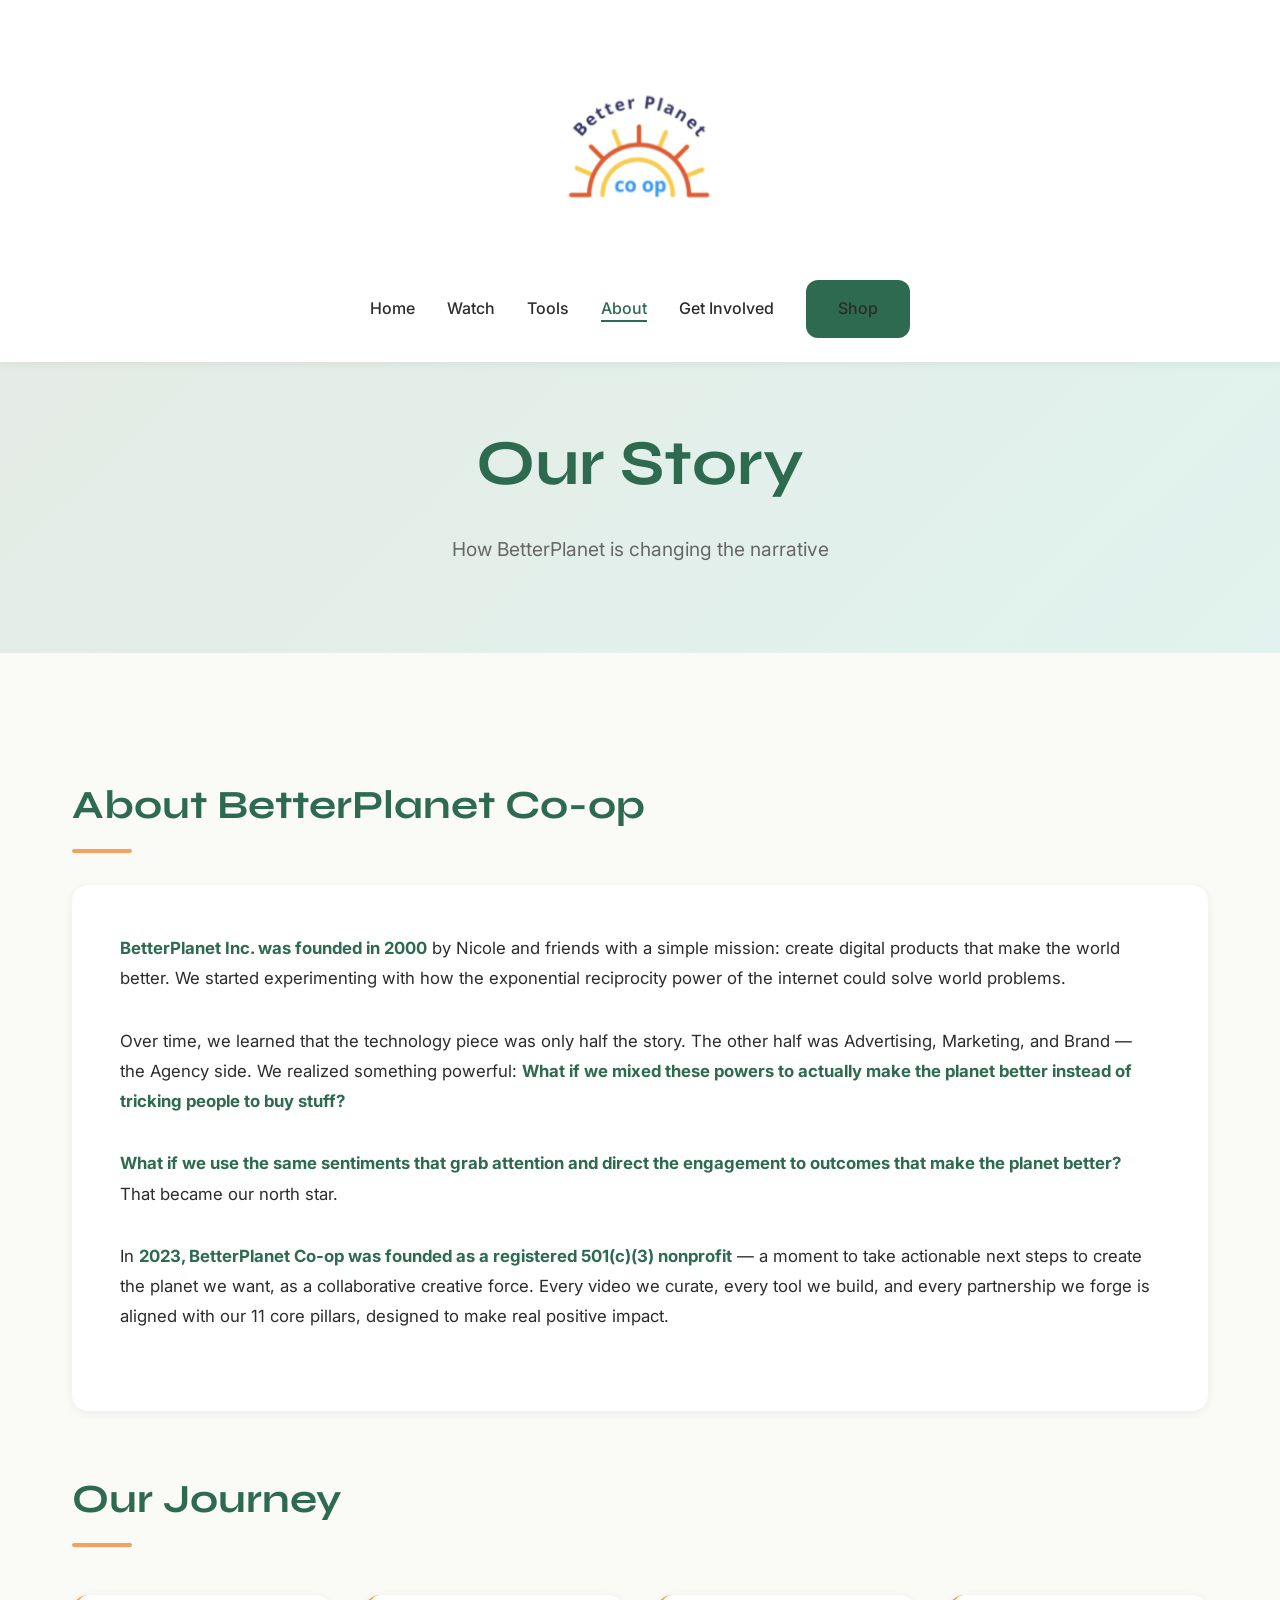
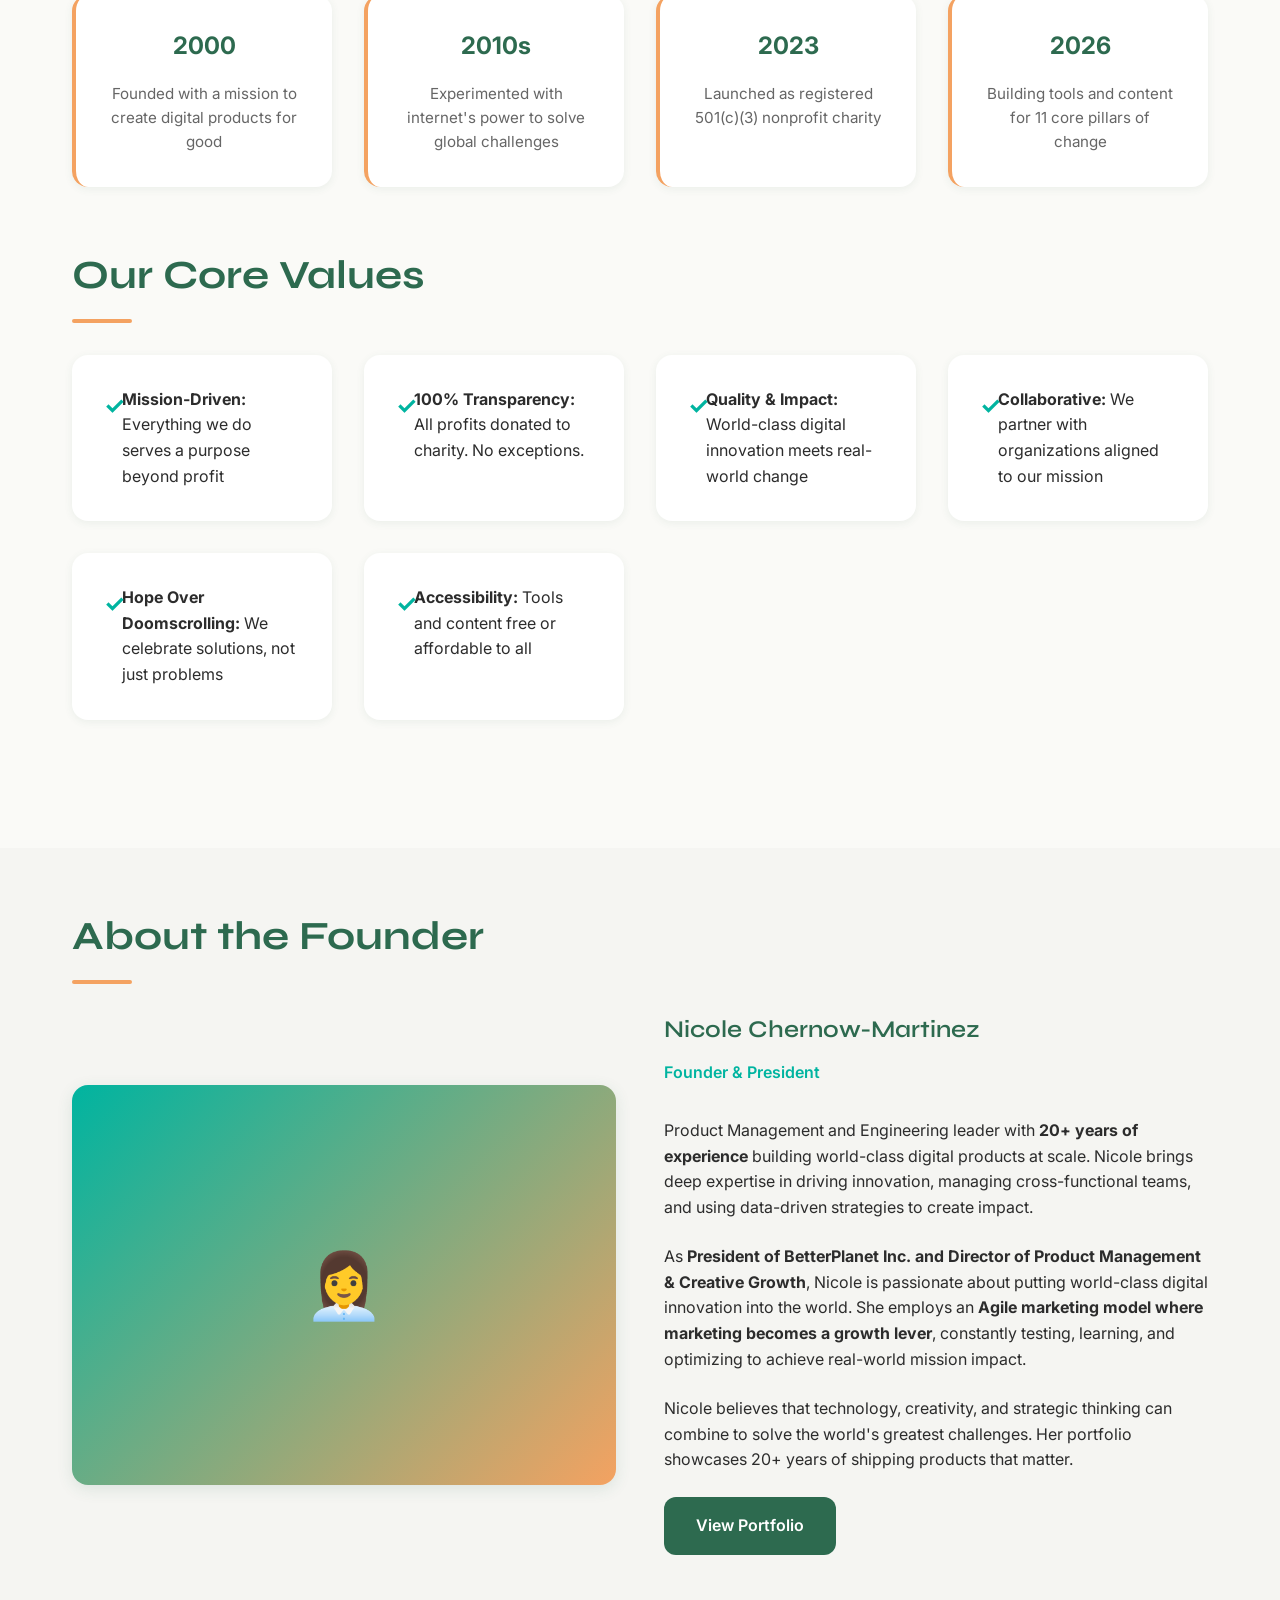
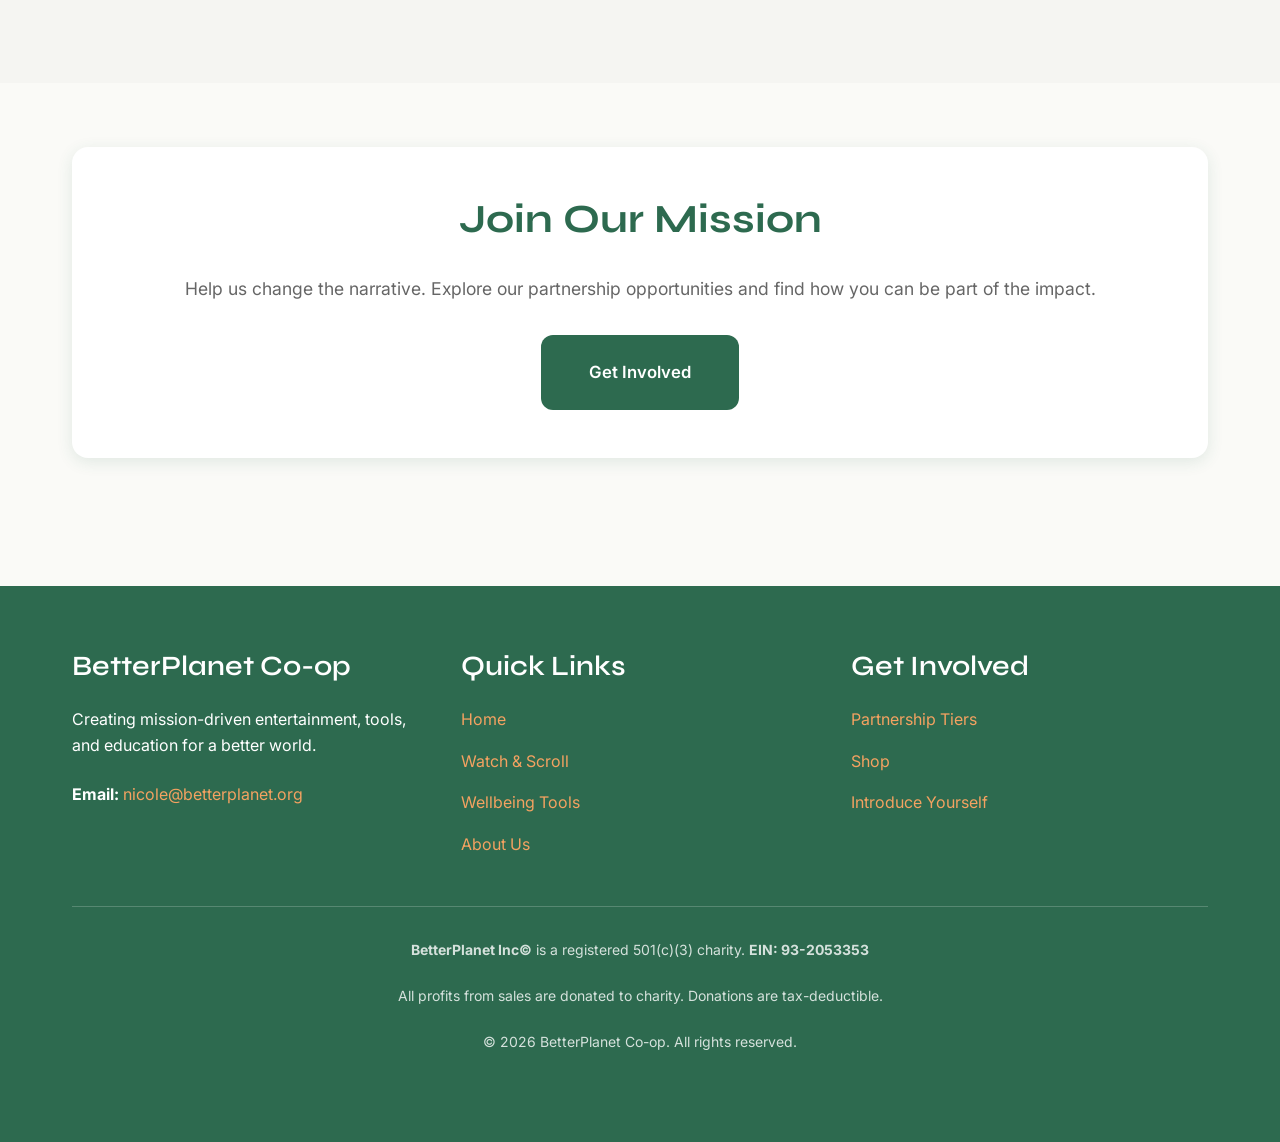
==== about.html @ 9906dc3c "Redesign header layout: centered logo, centered nav links, remove nav text, update favicon path" ====
<!DOCTYPE html>
<html lang="en">
<head>
  <meta charset="UTF-8">
  <meta name="viewport" content="width=device-width, initial-scale=1.0">
  <title>About BetterPlanet | Our Story & Mission</title>
  <link rel="icon" href="/betterplanet_logo_smaller.png" type="image/png" sizes="any">
  <link rel="stylesheet" href="styles.css">
  <style>
    .about-hero {
      background: linear-gradient(135deg, rgba(45, 106, 79, 0.1), rgba(0, 180, 160, 0.1));
      padding: var(--spacing-2xl) 0;
      text-align: center;
      margin-bottom: var(--spacing-2xl);
    }
    
    .about-hero h1 {
      color: var(--color-forest-green);
    }
    
    .about-section {
      margin-bottom: var(--spacing-2xl);
    }
    
    .about-section h2 {
      color: var(--color-forest-green);
      margin-bottom: var(--spacing-lg);
      position: relative;
      padding-bottom: var(--spacing-md);
    }
    
    .about-section h2::after {
      content: '';
      position: absolute;
      bottom: 0;
      left: 0;
      width: 60px;
      height: 4px;
      background: var(--color-golden);
      border-radius: 2px;
    }
    
    .about-content {
      background: white;
      padding: var(--spacing-xl);
      border-radius: var(--radius-lg);
      box-shadow: var(--shadow-sm);
      line-height: 1.8;
    }
    
    .about-content p {
      margin-bottom: var(--spacing-lg);
      color: var(--color-text-dark);
      font-size: 1.05rem;
    }
    
    .about-content strong {
      color: var(--color-forest-green);
    }
    
    .founder-bio {
      display: grid;
      grid-template-columns: 1fr 1fr;
      gap: var(--spacing-xl);
      align-items: center;
    }
    
    @media (max-width: 768px) {
      .founder-bio {
        grid-template-columns: 1fr;
      }
    }
    
    .founder-image {
      background: linear-gradient(135deg, var(--color-teal), var(--color-golden));
      border-radius: var(--radius-lg);
      height: 400px;
      display: flex;
      align-items: center;
      justify-content: center;
      font-size: 4rem;
      color: white;
      box-shadow: var(--shadow-md);
    }
    
    .founder-info h3 {
      color: var(--color-forest-green);
      font-size: 1.5rem;
      margin-bottom: var(--spacing-sm);
    }
    
    .founder-title {
      color: var(--color-teal);
      font-weight: 600;
      margin-bottom: var(--spacing-lg);
      display: block;
    }
    
    .key-milestones {
      display: grid;
      grid-template-columns: repeat(auto-fit, minmax(200px, 1fr));
      gap: var(--spacing-lg);
      margin: var(--spacing-xl) 0;
    }
    
    .milestone {
      background: white;
      padding: var(--spacing-lg);
      border-radius: var(--radius-lg);
      text-align: center;
      box-shadow: var(--shadow-sm);
      border-left: 4px solid var(--color-golden);
    }
    
    .milestone-year {
      font-size: 1.5rem;
      font-weight: 700;
      color: var(--color-forest-green);
      margin-bottom: var(--spacing-sm);
    }
    
    .milestone-text {
      color: var(--color-text-light);
      font-size: 0.95rem;
    }
    
    .values-list {
      list-style: none;
      display: grid;
      grid-template-columns: repeat(auto-fit, minmax(250px, 1fr));
      gap: var(--spacing-lg);
    }
    
    .values-list li {
      padding: var(--spacing-lg);
      background: white;
      border-radius: var(--radius-lg);
      box-shadow: var(--shadow-sm);
      position: relative;
      padding-left: 50px;
    }
    
    .values-list li::before {
      content: '✓';
      position: absolute;
      left: var(--spacing-lg);
      top: var(--spacing-lg);
      font-size: 1.5rem;
      color: var(--color-teal);
      font-weight: bold;
    }
  </style>
</head>
<body>
  <!-- Navigation -->
  <header>
    <div class="container">
      <nav class="navbar">
        <a href="index.html" class="logo"><img src="betterplanet_logo_smaller.png" alt="BetterPlanet Co-op logo"></a>
        <div class="hamburger">
          <span></span>
          <span></span>
          <span></span>
        </div>
        <ul class="nav-links">
          <li><a href="index.html">Home</a></li>
          <li><a href="tv.html">Watch</a></li>
          <li><a href="tools.html">Tools</a></li>
          <li><a href="about.html">About</a></li>
          <li><a href="get-involved.html">Get Involved</a></li>
          <li><a href="https://www.agenticsgrowthlab.com/shopping" target="_blank" class="btn btn-primary">Shop</a></li>
        </ul>
      </nav>
    </div>
  </header>

  <!-- Main Content -->
  <main>
    <!-- Hero Section -->
    <section class="about-hero">
      <div class="container">
        <h1>Our Story</h1>
        <p style="font-size: 1.2rem; color: var(--color-text-light); margin-top: var(--spacing-md);">How BetterPlanet is changing the narrative</p>
      </div>
    </section>

    <!-- About Organization -->
    <section class="section">
      <div class="container">
        <div class="about-section fade-in-up">
          <h2>About BetterPlanet Co-op</h2>
          <div class="about-content">
            <p>
              <strong>BetterPlanet Inc. was founded in 2000</strong> by Nicole and friends with a simple mission: 
              create digital products that make the world better. We started experimenting with how the exponential 
              reciprocity power of the internet could solve world problems.
            </p>
            <p>
              Over time, we learned that the technology piece was only half the story. The other half was Advertising, 
              Marketing, and Brand — the Agency side. We realized something powerful: <strong>What if we mixed these powers 
              to actually make the planet better instead of tricking people to buy stuff?</strong>
            </p>
            <p>
              <strong>What if we use the same sentiments that grab attention and direct the engagement to outcomes that make 
              the planet better?</strong> That became our north star.
            </p>
            <p>
              In <strong>2023, BetterPlanet Co-op was founded as a registered 501(c)(3) nonprofit</strong> — a moment to take 
              actionable next steps to create the planet we want, as a collaborative creative force. Every video we curate, 
              every tool we build, and every partnership we forge is aligned with our 11 core pillars, designed to make real 
              positive impact.
            </p>
          </div>
        </div>

        <!-- Key Milestones -->
        <div class="about-section fade-in-up">
          <h2>Our Journey</h2>
          <div class="key-milestones">
            <div class="milestone">
              <div class="milestone-year">2000</div>
              <div class="milestone-text">Founded with a mission to create digital products for good</div>
            </div>
            <div class="milestone">
              <div class="milestone-year">2010s</div>
              <div class="milestone-text">Experimented with internet's power to solve global challenges</div>
            </div>
            <div class="milestone">
              <div class="milestone-year">2023</div>
              <div class="milestone-text">Launched as registered 501(c)(3) nonprofit charity</div>
            </div>
            <div class="milestone">
              <div class="milestone-year">2026</div>
              <div class="milestone-text">Building tools and content for 11 core pillars of change</div>
            </div>
          </div>
        </div>

        <!-- Core Values -->
        <div class="about-section fade-in-up">
          <h2>Our Core Values</h2>
          <ul class="values-list">
            <li><strong>Mission-Driven:</strong> Everything we do serves a purpose beyond profit</li>
            <li><strong>100% Transparency:</strong> All profits donated to charity. No exceptions.</li>
            <li><strong>Quality & Impact:</strong> World-class digital innovation meets real-world change</li>
            <li><strong>Collaborative:</strong> We partner with organizations aligned to our mission</li>
            <li><strong>Hope Over Doomscrolling:</strong> We celebrate solutions, not just problems</li>
            <li><strong>Accessibility:</strong> Tools and content free or affordable to all</li>
          </ul>
        </div>
      </div>
    </section>

    <!-- Founder Section -->
    <section class="section section-alt">
      <div class="container">
        <div class="about-section fade-in-up">
          <h2>About the Founder</h2>
          <div class="founder-bio">
            <div class="founder-image">👩‍💼</div>
            <div class="founder-info">
              <h3>Nicole Chernow-Martinez</h3>
              <span class="founder-title">Founder & President</span>
              <p>
                Product Management and Engineering leader with <strong>20+ years of experience</strong> building 
                world-class digital products at scale. Nicole brings deep expertise in driving innovation, 
                managing cross-functional teams, and using data-driven strategies to create impact.
              </p>
              <p>
                As <strong>President of BetterPlanet Inc. and Director of Product Management & Creative Growth</strong>, 
                Nicole is passionate about putting world-class digital innovation into the world. She employs an 
                <strong>Agile marketing model where marketing becomes a growth lever</strong>, constantly testing, learning, 
                and optimizing to achieve real-world mission impact.
              </p>
              <p>
                Nicole believes that technology, creativity, and strategic thinking can combine to solve the world's 
                greatest challenges. Her portfolio showcases 20+ years of shipping products that matter.
              </p>
              <a href="https://nicolechernowmartinez.github.io/Portfolio" target="_blank" class="btn btn-primary">View Portfolio</a>
            </div>
          </div>
        </div>
      </div>
    </section>

    <!-- Call to Action -->
    <section class="section">
      <div class="container">
        <div style="text-align: center; padding: var(--spacing-xl); background: white; border-radius: var(--radius-lg); box-shadow: var(--shadow-md);">
          <h2 style="color: var(--color-forest-green);">Join Our Mission</h2>
          <p style="font-size: 1.1rem; color: var(--color-text-light); margin-bottom: var(--spacing-lg);">
            Help us change the narrative. Explore our partnership opportunities and find how you can be part of the impact.
          </p>
          <a href="get-involved.html" class="btn btn-primary" style="font-size: 1.05rem; padding: var(--spacing-md) var(--spacing-xl);">Get Involved</a>
        </div>
      </div>
    </section>
  </main>

  <!-- Footer -->
  <footer>
    <div class="container">
      <div class="footer-content">
        <div class="footer-section">
          <h3>BetterPlanet Co-op</h3>
          <p>Creating mission-driven entertainment, tools, and education for a better world.</p>
          <p><strong>Email:</strong> <a href="mailto:nicole@betterplanet.org">nicole@betterplanet.org</a></p>
        </div>
        <div class="footer-section">
          <h3>Quick Links</h3>
          <ul>
            <li><a href="index.html">Home</a></li>
            <li><a href="tv.html">Watch & Scroll</a></li>
            <li><a href="tools.html">Wellbeing Tools</a></li>
            <li><a href="about.html">About Us</a></li>
          </ul>
        </div>
        <div class="footer-section">
          <h3>Get Involved</h3>
          <ul>
            <li><a href="get-involved.html">Partnership Tiers</a></li>
            <li><a href="https://www.agenticsgrowthlab.com/shopping" target="_blank">Shop</a></li>
            <li><a href="https://www.agenticsgrowthlab.com/introduce-yourself" target="_blank">Introduce Yourself</a></li>
          </ul>
        </div>
      </div>
      <div class="footer-bottom">
        <p><strong>BetterPlanet Inc©</strong> is a registered 501(c)(3) charity. <strong>EIN: 93-2053353</strong></p>
        <p>All profits from sales are donated to charity. Donations are tax-deductible.</p>
        <p>&copy; 2026 BetterPlanet Co-op. All rights reserved.</p>
      </div>
    </div>
  </footer>

  <script src="script.js"></script>
</body>
</html>
---- styles.css ----
/* ===========================================
   BetterPlanet Co-op — Global Styles
   Design System: Warm, hopeful, human
   =========================================== */

@import url('https://fonts.googleapis.com/css2?family=Syne:wght@400;500;600;700&family=Inter:wght@300;400;500;600;700&display=swap');

/* ========== CSS VARIABLES ========== */
:root {
  /* Colors */
  --bg-primary: #fafaf7;
  --bg-secondary: #f5f5f2;
  --color-forest-green: #2d6a4f;
  --color-teal: #00b4a0;
  --color-golden: #f4a261;
  --color-white: #ffffff;
  --color-text-dark: #2c2c2c;
  --color-text-light: #666666;
  --color-border: #e8e8e3;
  
  /* Typography */
  --font-heading: 'Syne', sans-serif;
  --font-body: 'Inter', sans-serif;
  --font-size-base: 16px;
  --line-height-base: 1.6;
  
  /* Spacing */
  --spacing-xs: 0.5rem;
  --spacing-sm: 1rem;
  --spacing-md: 1.5rem;
  --spacing-lg: 2rem;
  --spacing-xl: 3rem;
  --spacing-2xl: 4rem;
  
  /* Border Radius */
  --radius-sm: 8px;
  --radius-md: 12px;
  --radius-lg: 16px;
  --radius-xl: 20px;
  
  /* Shadows */
  --shadow-sm: 0 2px 8px rgba(45, 106, 79, 0.08);
  --shadow-md: 0 4px 16px rgba(45, 106, 79, 0.12);
  --shadow-lg: 0 8px 24px rgba(45, 106, 79, 0.15);
  
  /* Transitions */
  --transition-fast: 150ms ease-out;
  --transition-base: 250ms ease-out;
  --transition-slow: 350ms ease-out;
}

/* ========== RESET & BASE ========== */
* {
  margin: 0;
  padding: 0;
  box-sizing: border-box;
}

html {
  scroll-behavior: smooth;
}

body {
  font-family: var(--font-body);
  font-size: var(--font-size-base);
  line-height: var(--line-height-base);
  color: var(--color-text-dark);
  background-color: var(--bg-primary);
  overflow-x: hidden;
}

/* ========== TYPOGRAPHY ========== */
h1, h2, h3, h4, h5, h6 {
  font-family: var(--font-heading);
  font-weight: 600;
  line-height: 1.2;
  color: var(--color-text-dark);
  margin-bottom: var(--spacing-md);
}

h1 {
  font-size: clamp(2rem, 6vw, 4rem);
  font-weight: 700;
  margin-bottom: var(--spacing-lg);
}

h2 {
  font-size: clamp(1.5rem, 4vw, 2.5rem);
  font-weight: 700;
  margin-bottom: var(--spacing-lg);
}

h3 {
  font-size: clamp(1.25rem, 3vw, 1.75rem);
  font-weight: 600;
}

p {
  margin-bottom: var(--spacing-md);
}

a {
  color: var(--color-teal);
  text-decoration: none;
  transition: color var(--transition-fast);
}

a:hover {
  color: var(--color-golden);
}

/* ========== BUTTONS ========== */
.btn {
  display: inline-flex;
  align-items: center;
  justify-content: center;
  padding: var(--spacing-sm) var(--spacing-lg);
  font-family: var(--font-body);
  font-size: 1rem;
  font-weight: 600;
  border: none;
  border-radius: var(--radius-md);
  cursor: pointer;
  transition: all var(--transition-base);
  text-decoration: none;
  white-space: nowrap;
}

.btn:hover {
  transform: translateY(-2px);
  box-shadow: var(--shadow-md);
}

.btn-primary {
  background-color: var(--color-forest-green);
  color: var(--color-white);
}

.btn-primary:hover {
  background-color: #1f4937;
}

.btn-secondary {
  background-color: var(--color-teal);
  color: var(--color-white);
}

.btn-secondary:hover {
  background-color: #00937f;
}

.btn-accent {
  background-color: var(--color-golden);
  color: var(--color-text-dark);
}

.btn-accent:hover {
  background-color: #e89050;
}

.btn-outline {
  background-color: transparent;
  color: var(--color-forest-green);
  border: 2px solid var(--color-forest-green);
}

.btn-outline:hover {
  background-color: var(--color-forest-green);
  color: var(--color-white);
}

.btn-group {
  display: flex;
  gap: var(--spacing-md);
  flex-wrap: wrap;
}

/* ========== LAYOUT ========== */
.container {
  max-width: 1200px;
  margin: 0 auto;
  padding: 0 var(--spacing-lg);
}

.section {
  padding: var(--spacing-2xl) 0;
}

.section-alt {
  background-color: var(--bg-secondary);
}

.grid {
  display: grid;
  gap: var(--spacing-lg);
}

.grid-2 {
  grid-template-columns: repeat(auto-fit, minmax(300px, 1fr));
}

.grid-3 {
  grid-template-columns: repeat(auto-fit, minmax(280px, 1fr));
}

.grid-4 {
  grid-template-columns: repeat(auto-fit, minmax(250px, 1fr));
}

@media (max-width: 768px) {
  .grid-2,
  .grid-3,
  .grid-4 {
    grid-template-columns: 1fr;
  }
  
  .container {
    padding: 0 var(--spacing-md);
  }
}

/* ========== CARDS ========== */
.card {
  background-color: var(--color-white);
  border-radius: var(--radius-lg);
  padding: var(--spacing-lg);
  box-shadow: var(--shadow-sm);
  transition: all var(--transition-base);
}

.card:hover {
  box-shadow: var(--shadow-md);
  transform: translateY(-4px);
}

.card-icon {
  font-size: 2.5rem;
  margin-bottom: var(--spacing-md);
}

/* ========== FORMS ========== */
.form-group {
  margin-bottom: var(--spacing-lg);
}

label {
  display: block;
  margin-bottom: var(--spacing-sm);
  font-weight: 600;
  color: var(--color-text-dark);
}

input,
textarea,
select {
  width: 100%;
  padding: var(--spacing-sm);
  border: 1px solid var(--color-border);
  border-radius: var(--radius-md);
  font-family: var(--font-body);
  font-size: 1rem;
  transition: border-color var(--transition-fast);
}

input:focus,
textarea:focus,
select:focus {
  outline: none;
  border-color: var(--color-teal);
  box-shadow: 0 0 0 3px rgba(0, 180, 160, 0.1);
}

textarea {
  resize: vertical;
  min-height: 120px;
}

/* ========== NAVIGATION ========== */
header {
  background-color: var(--color-white);
  box-shadow: var(--shadow-sm);
  position: sticky;
  top: 0;
  z-index: 100;
}

.navbar {
  display: flex;
  flex-direction: column;
  align-items: center;
  padding: var(--spacing-md) 0;
  gap: var(--spacing-sm);
}

.logo {
    display: inline-flex;
    align-items: center;
    justify-content: center;
    font-family: var(--font-heading);
    font-size: 1.5rem;
    font-weight: 700;
    color: var(--color-forest-green);
    text-decoration: none;
  }

  .logo img {
    height: 240px;
    width: auto;
    display: block;
  }
.nav-links {
  display: flex;
  list-style: none;
  gap: var(--spacing-lg);
  align-items: center;
  justify-content: center;
  flex-wrap: wrap;
}

.nav-links a {
  color: var(--color-text-dark);
  font-weight: 500;
  transition: color var(--transition-fast);
}

.nav-links a:hover {
  color: var(--color-teal);
}

.nav-links a.active {
  color: var(--color-forest-green);
  border-bottom: 2px solid var(--color-forest-green);
  padding-bottom: 2px;
}

.hamburger {
  display: none;
  flex-direction: column;
  cursor: pointer;
  gap: 6px;
}

.hamburger span {
  width: 25px;
  height: 3px;
  background-color: var(--color-forest-green);
  border-radius: 2px;
  transition: all var(--transition-base);
}

@media (max-width: 768px) {
  .hamburger {
    display: flex;
  }
  
  .nav-links {
    display: none;
    position: absolute;
    top: 100%;
    left: 0;
    right: 0;
    flex-direction: column;
    background-color: var(--color-white);
    gap: 0;
    border-bottom: 1px solid var(--color-border);
  }
  
  .nav-links.active {
    display: flex;
  }
  
  .nav-links a {
    padding: var(--spacing-md) var(--spacing-lg);
    border-bottom: 1px solid var(--color-border);
  }
  
  .hamburger.active span:nth-child(1) {
    transform: rotate(45deg) translate(10px, 10px);
  }
  
  .hamburger.active span:nth-child(2) {
    opacity: 0;
  }
  
  .hamburger.active span:nth-child(3) {
    transform: rotate(-45deg) translate(7px, -7px);
  }
}

/* ========== FOOTER ========== */
footer {
  background-color: var(--color-forest-green);
  color: var(--color-white);
  padding: var(--spacing-2xl) 0;
  margin-top: var(--spacing-2xl);
}

footer a {
  color: var(--color-golden);
}

footer a:hover {
  color: var(--color-white);
}

.footer-content {
  display: grid;
  grid-template-columns: repeat(auto-fit, minmax(250px, 1fr));
  gap: var(--spacing-lg);
  margin-bottom: var(--spacing-lg);
}

.footer-section h3 {
  color: var(--color-white);
  margin-bottom: var(--spacing-md);
}

.footer-section ul {
  list-style: none;
}

.footer-section li {
  margin-bottom: var(--spacing-sm);
}

.footer-bottom {
  border-top: 1px solid rgba(255, 255, 255, 0.2);
  padding-top: var(--spacing-lg);
  text-align: center;
  font-size: 0.875rem;
  color: rgba(255, 255, 255, 0.8);
}

/* ========== ANIMATIONS ========== */
@keyframes fadeInUp {
  from {
    opacity: 0;
    transform: translateY(30px);
  }
  to {
    opacity: 1;
    transform: translateY(0);
  }
}

@keyframes fadeIn {
  from {
    opacity: 0;
  }
  to {
    opacity: 1;
  }
}

@keyframes slideInLeft {
  from {
    opacity: 0;
    transform: translateX(-30px);
  }
  to {
    opacity: 1;
    transform: translateX(0);
  }
}

@keyframes slideInRight {
  from {
    opacity: 0;
    transform: translateX(30px);
  }
  to {
    opacity: 1;
    transform: translateX(0);
  }
}

@keyframes pulse {
  0%, 100% {
    opacity: 1;
  }
  50% {
    opacity: 0.7;
  }
}

@keyframes gradientShift {
  0% {
    background-position: 0% 50%;
  }
  50% {
    background-position: 100% 50%;
  }
  100% {
    background-position: 0% 50%;
  }
}

.fade-in-up {
  animation: fadeInUp var(--transition-slow) ease-out forwards;
}

.fade-in {
  animation: fadeIn var(--transition-base) ease-out;
}

.slide-in-left {
  animation: slideInLeft var(--transition-slow) ease-out forwards;
}

.slide-in-right {
  animation: slideInRight var(--transition-slow) ease-out forwards;
}

/* ========== UTILITY CLASSES ========== */
.text-center {
  text-align: center;
}

.text-muted {
  color: var(--color-text-light);
}

.mt-sm { margin-top: var(--spacing-sm); }
.mt-md { margin-top: var(--spacing-md); }
.mt-lg { margin-top: var(--spacing-lg); }
.mt-xl { margin-top: var(--spacing-xl); }

.mb-sm { margin-bottom: var(--spacing-sm); }
.mb-md { margin-bottom: var(--spacing-md); }
.mb-lg { margin-bottom: var(--spacing-lg); }
.mb-xl { margin-bottom: var(--spacing-xl); }

.px-md { padding-left: var(--spacing-md); padding-right: var(--spacing-md); }
.py-lg { padding-top: var(--spacing-lg); padding-bottom: var(--spacing-lg); }

/* ========== ACCESSIBILITY ========== */
@media (prefers-reduced-motion: reduce) {
  * {
    animation-duration: 0.01ms !important;
    animation-iteration-count: 1 !important;
    transition-duration: 0.01ms !important;
  }
}

@media (prefers-color-scheme: dark) {
  :root {
    --bg-primary: #1a1a18;
    --bg-secondary: #2a2a27;
    --color-text-dark: #f5f5f2;
    --color-text-light: #b0b0a8;
  }
  
  body {
    background-color: var(--bg-primary);
  }
}
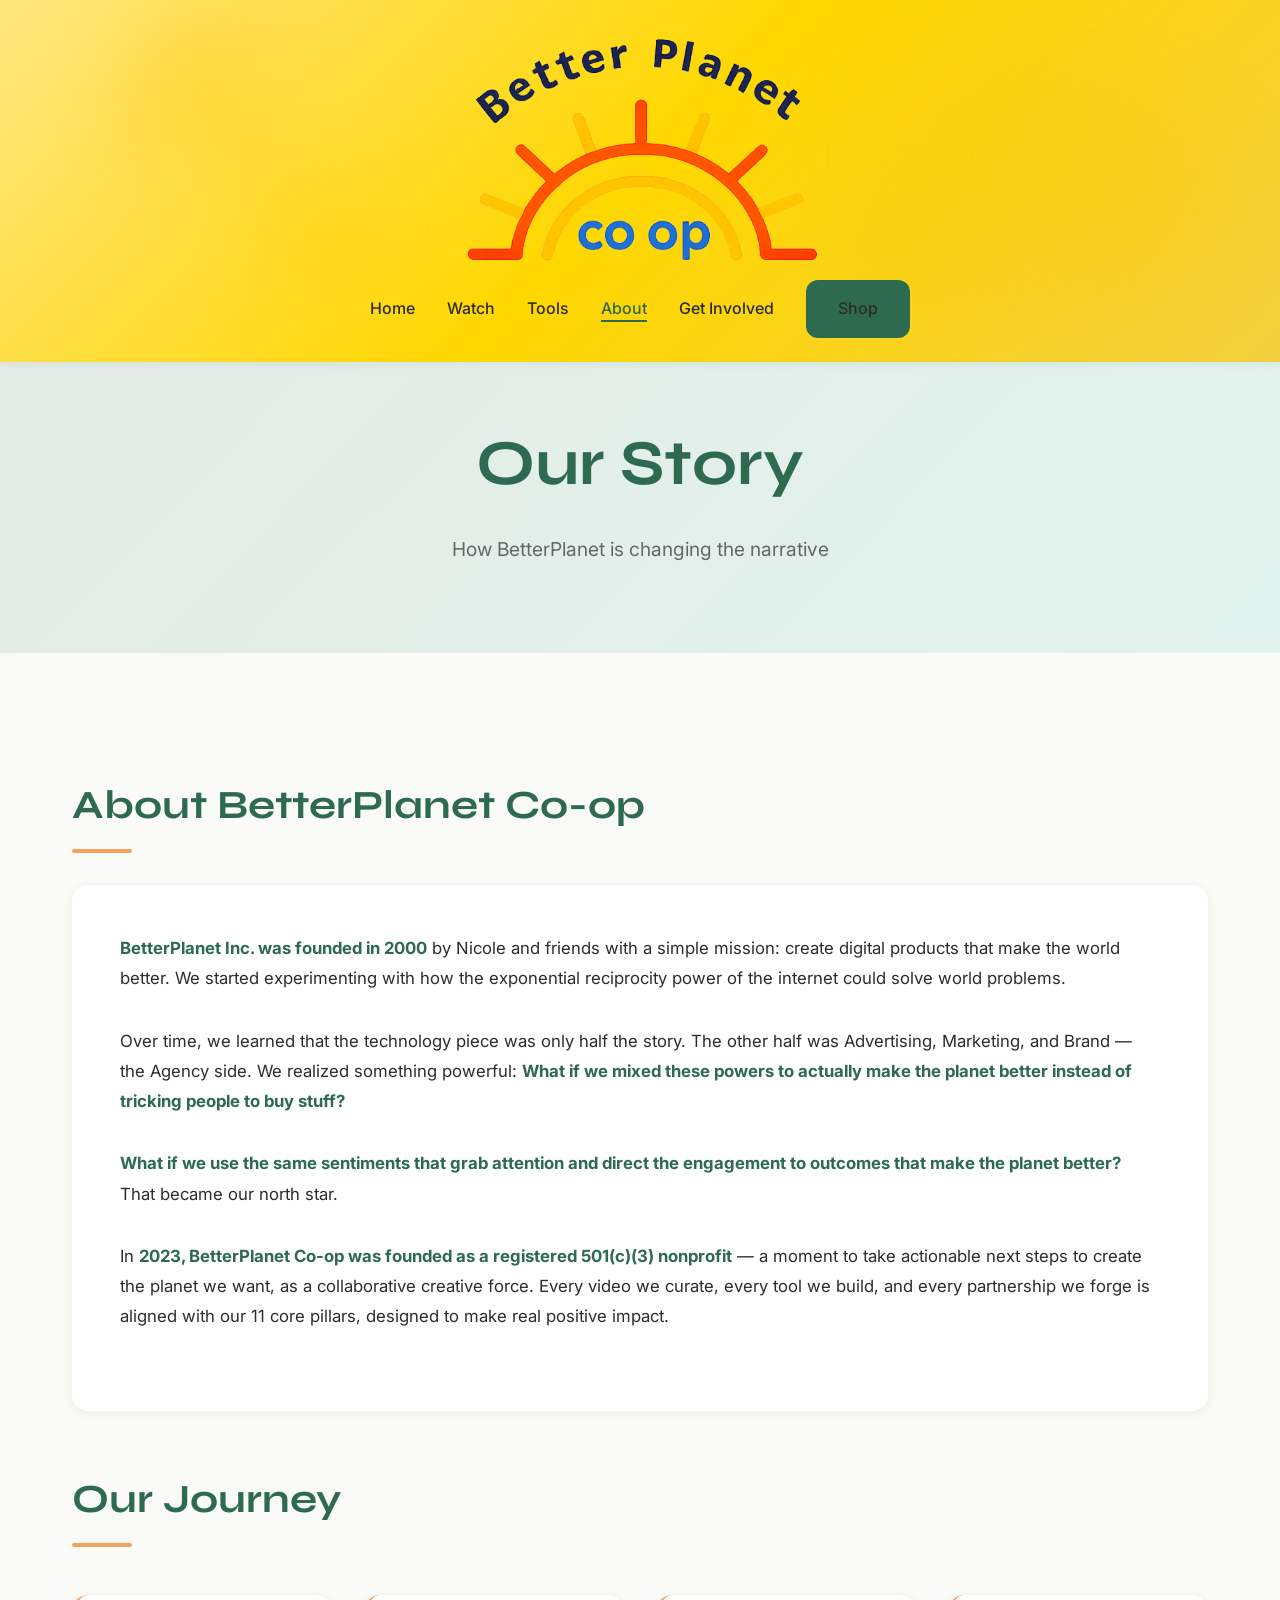
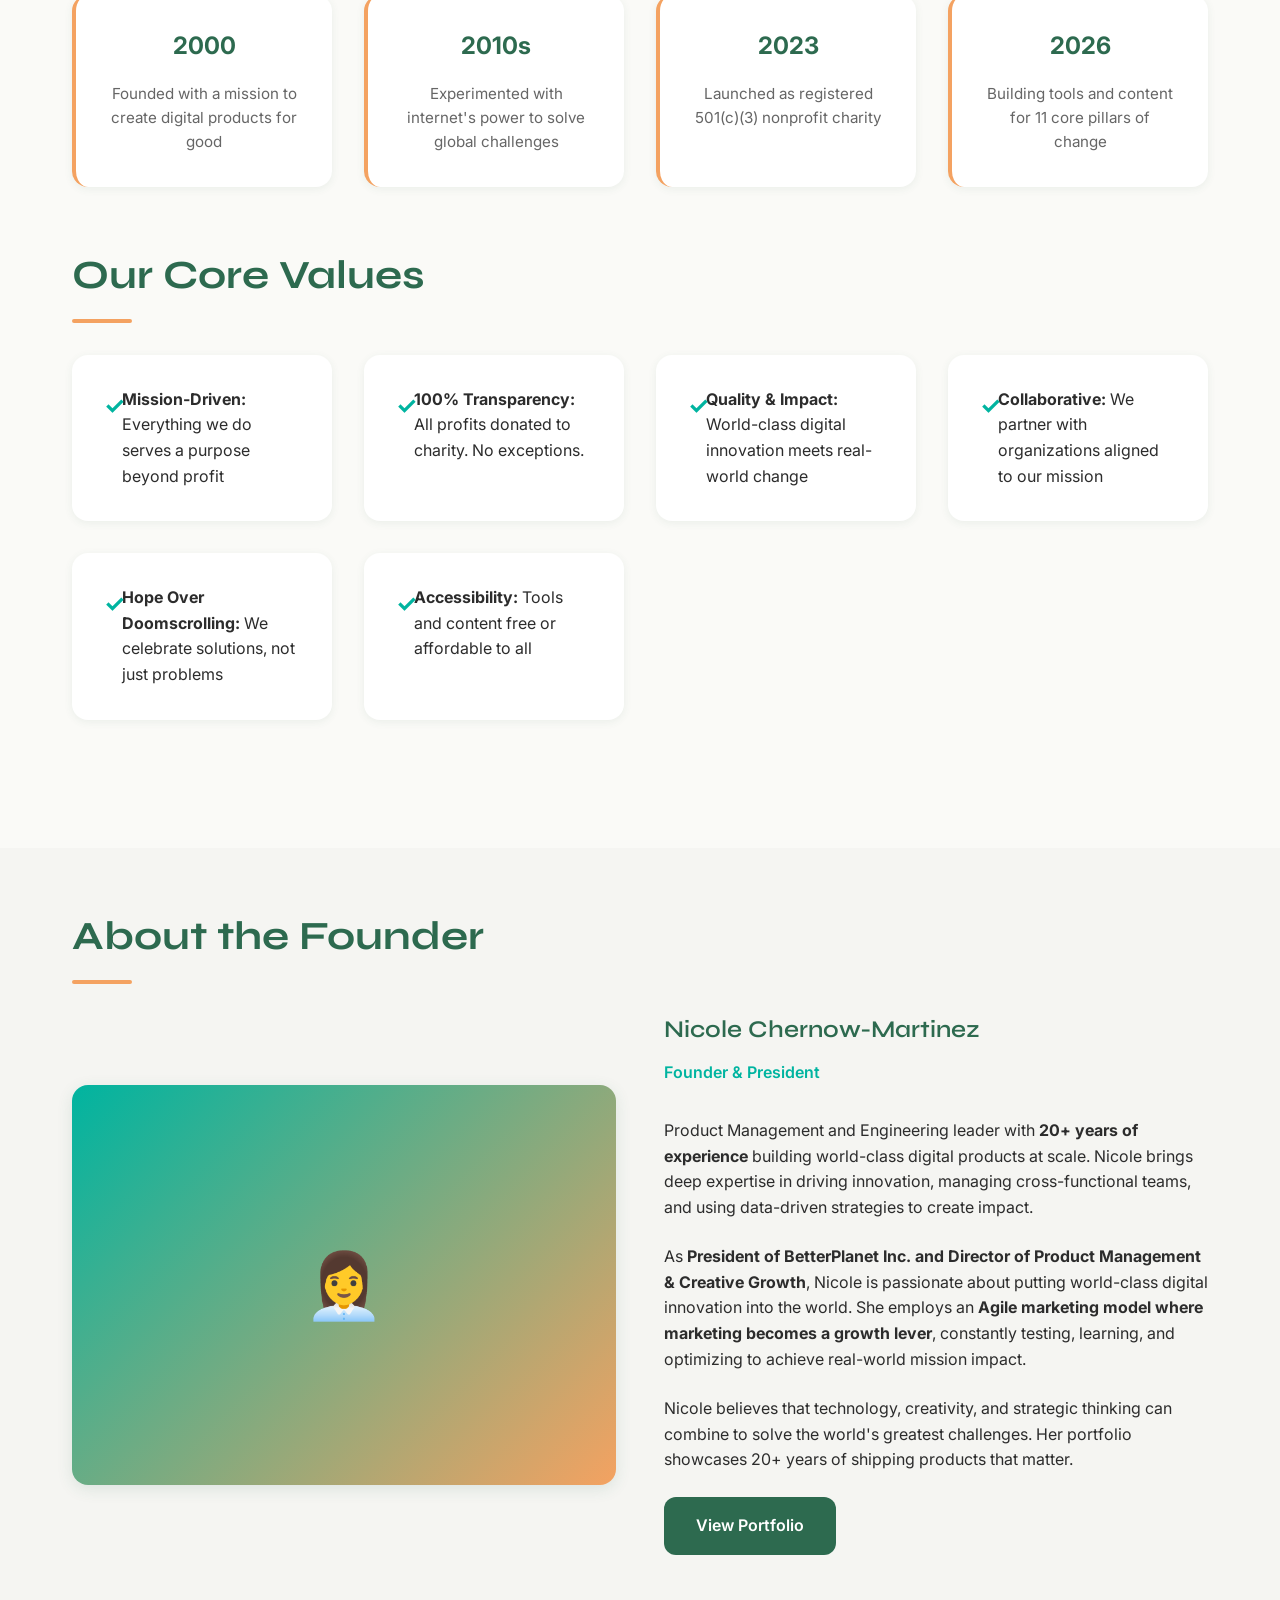
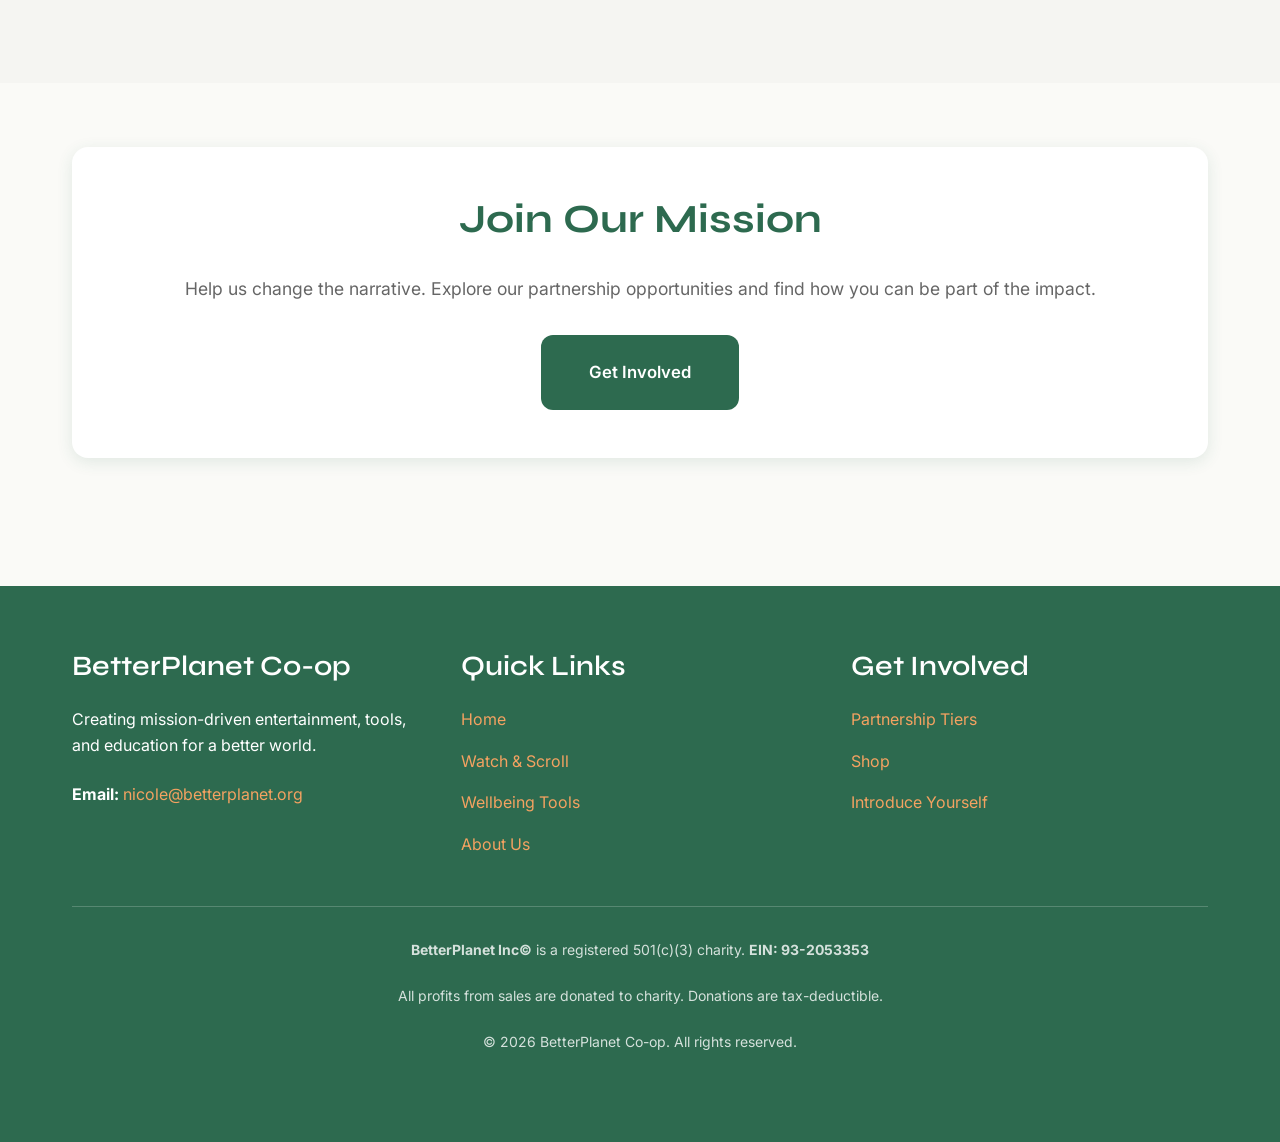
==== commit 1f45b995: "Apply golden bokeh header effects to all pages, revert favicon to favicon.png, update logos" ====
--- a/about.html
+++ b/about.html
@@ -4,7 +4,7 @@
   <meta charset="UTF-8">
   <meta name="viewport" content="width=device-width, initial-scale=1.0">
   <title>About BetterPlanet | Our Story & Mission</title>
-  <link rel="icon" href="/betterplanet_logo_smaller.png" type="image/png" sizes="any">
+  <link rel='icon' type='image/png' href='favicon.png'>
   <link rel="stylesheet" href="styles.css">
   <style>
     .about-hero {
@@ -149,14 +149,107 @@
       color: var(--color-teal);
       font-weight: bold;
     }
+
+    /* Header Bokeh */
+    header {
+      position: relative;
+      z-index: 1;
+      overflow: hidden;
+      background: linear-gradient(135deg, #ffd700 0%, #f4d03f 50%, #f39c12 100%);
+    }
+
+    header .container {
+      position: relative;
+      z-index: 2;
+    }
+
+    .bokeh-background {
+      position: absolute;
+      inset: 0;
+      overflow: hidden;
+      z-index: 0;
+      background: linear-gradient(135deg, #ffe680 0%, #ffd700 50%, #f4d03f 100%);
+    }
+
+    .bokeh-circle {
+      position: absolute;
+      background: radial-gradient(circle, rgba(255, 215, 0, 0.6), rgba(243, 156, 18, 0.3));
+      border-radius: 50%;
+      filter: blur(40px);
+      opacity: 0.6;
+    }
+
+    .bokeh-1 {
+      width: 150px;
+      height: 150px;
+      top: 5%;
+      left: 10%;
+      animation: bokehdrift 20s ease-in-out infinite;
+    }
+
+    .bokeh-2 {
+      width: 200px;
+      height: 200px;
+      top: 15%;
+      right: 15%;
+      animation: bokehdrift 25s ease-in-out infinite reverse;
+      filter: blur(50px);
+      opacity: 0.5;
+    }
+
+    .bokeh-3 {
+      width: 120px;
+      height: 120px;
+      bottom: 20%;
+      left: 20%;
+      animation: bokehdrift 22s ease-in-out infinite;
+      filter: blur(35px);
+      opacity: 0.55;
+    }
+
+    .bokeh-4 {
+      width: 180px;
+      height: 180px;
+      top: 30%;
+      right: 5%;
+      animation: bokehdrift 28s ease-in-out infinite;
+      filter: blur(45px);
+      opacity: 0.5;
+    }
+
+    .bokeh-5 {
+      width: 100px;
+      height: 100px;
+      bottom: 15%;
+      right: 25%;
+      animation: bokehdrift 24s ease-in-out infinite reverse;
+      filter: blur(35px);
+      opacity: 0.6;
+    }
+
+    @keyframes bokehdrift {
+      0%, 100% {
+        transform: translateY(0) translateX(0);
+      }
+      50% {
+        transform: translateY(-30px) translateX(20px);
+      }
+    }
   </style>
 </head>
 <body>
   <!-- Navigation -->
   <header>
+    <div class="bokeh-background" aria-hidden="true">
+      <div class="bokeh-circle bokeh-1"></div>
+      <div class="bokeh-circle bokeh-2"></div>
+      <div class="bokeh-circle bokeh-3"></div>
+      <div class="bokeh-circle bokeh-4"></div>
+      <div class="bokeh-circle bokeh-5"></div>
+    </div>
     <div class="container">
       <nav class="navbar">
-        <a href="index.html" class="logo"><img src="betterplanet_logo_smaller.png" alt="BetterPlanet Co-op logo"></a>
+        <a href="index.html" class="logo"><img src="Logo-Main.png" alt="BetterPlanet Co-op logo"></a>
         <div class="hamburger">
           <span></span>
           <span></span>
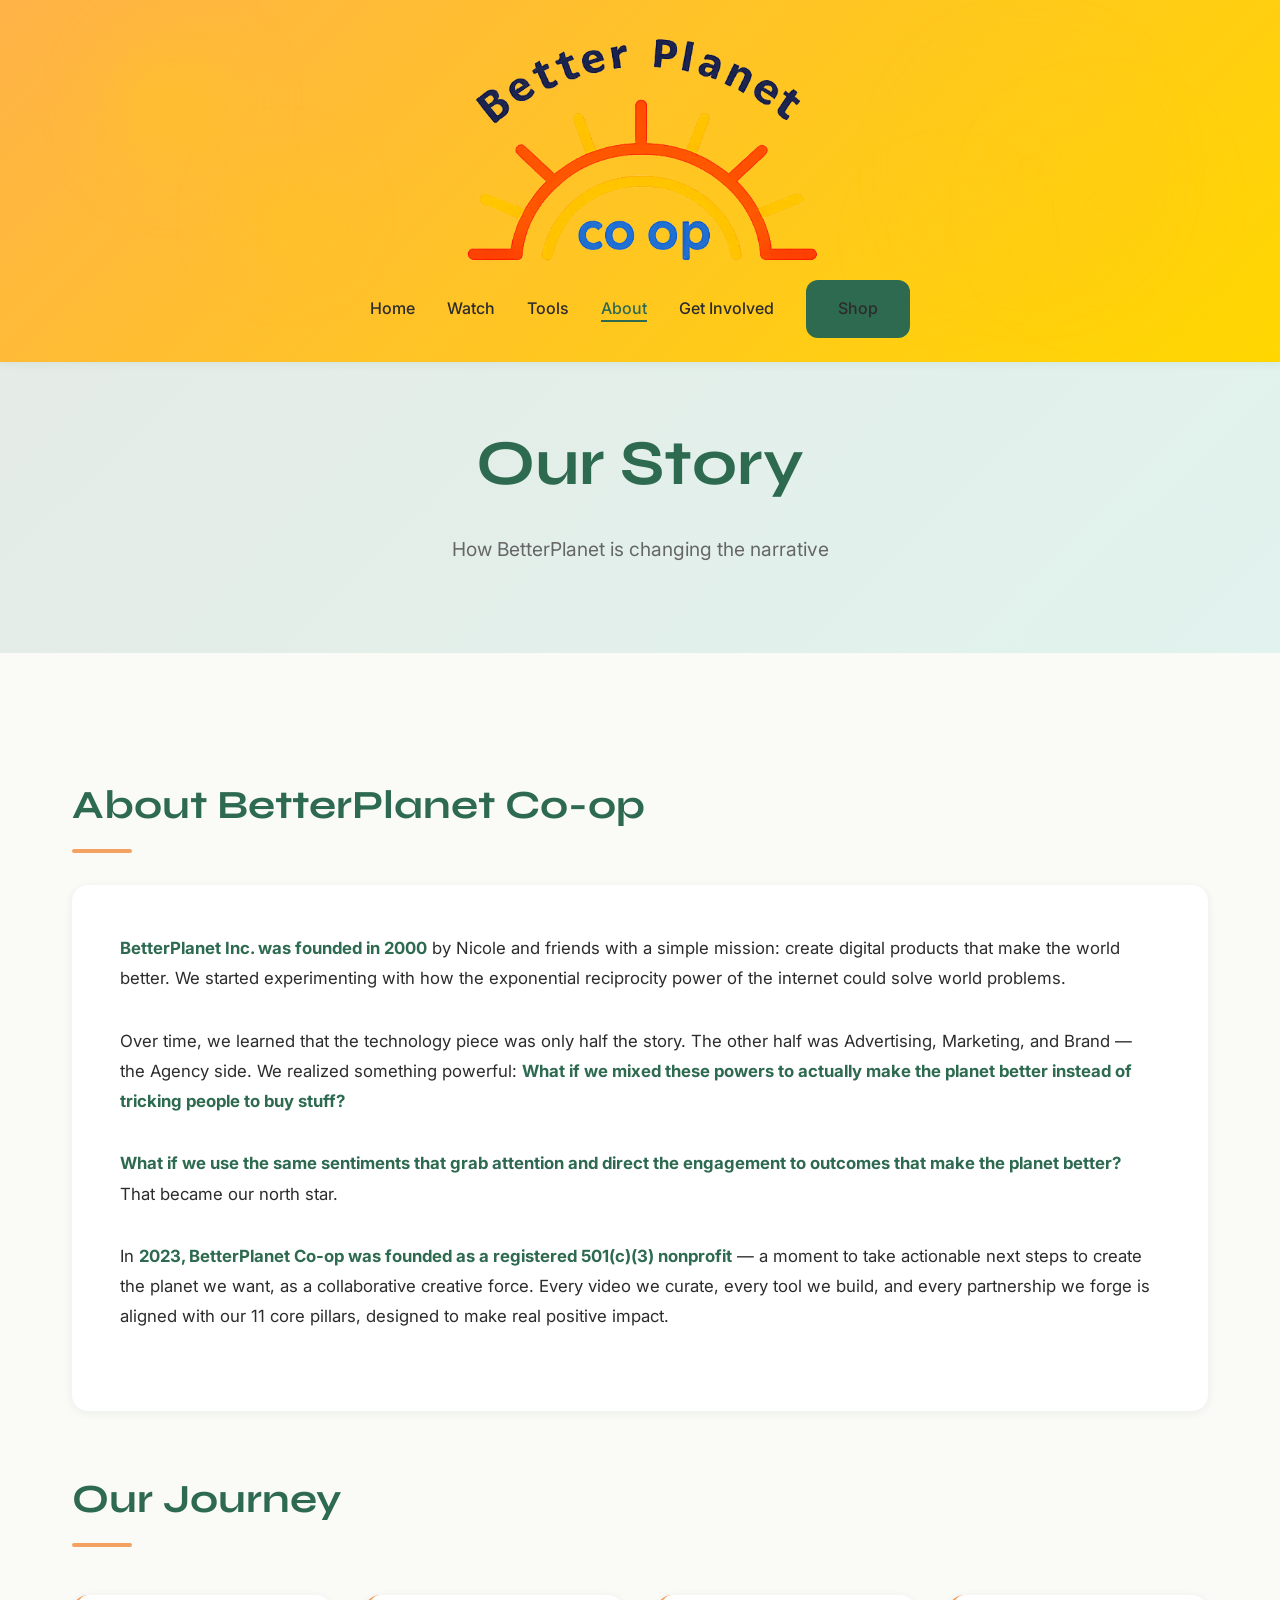
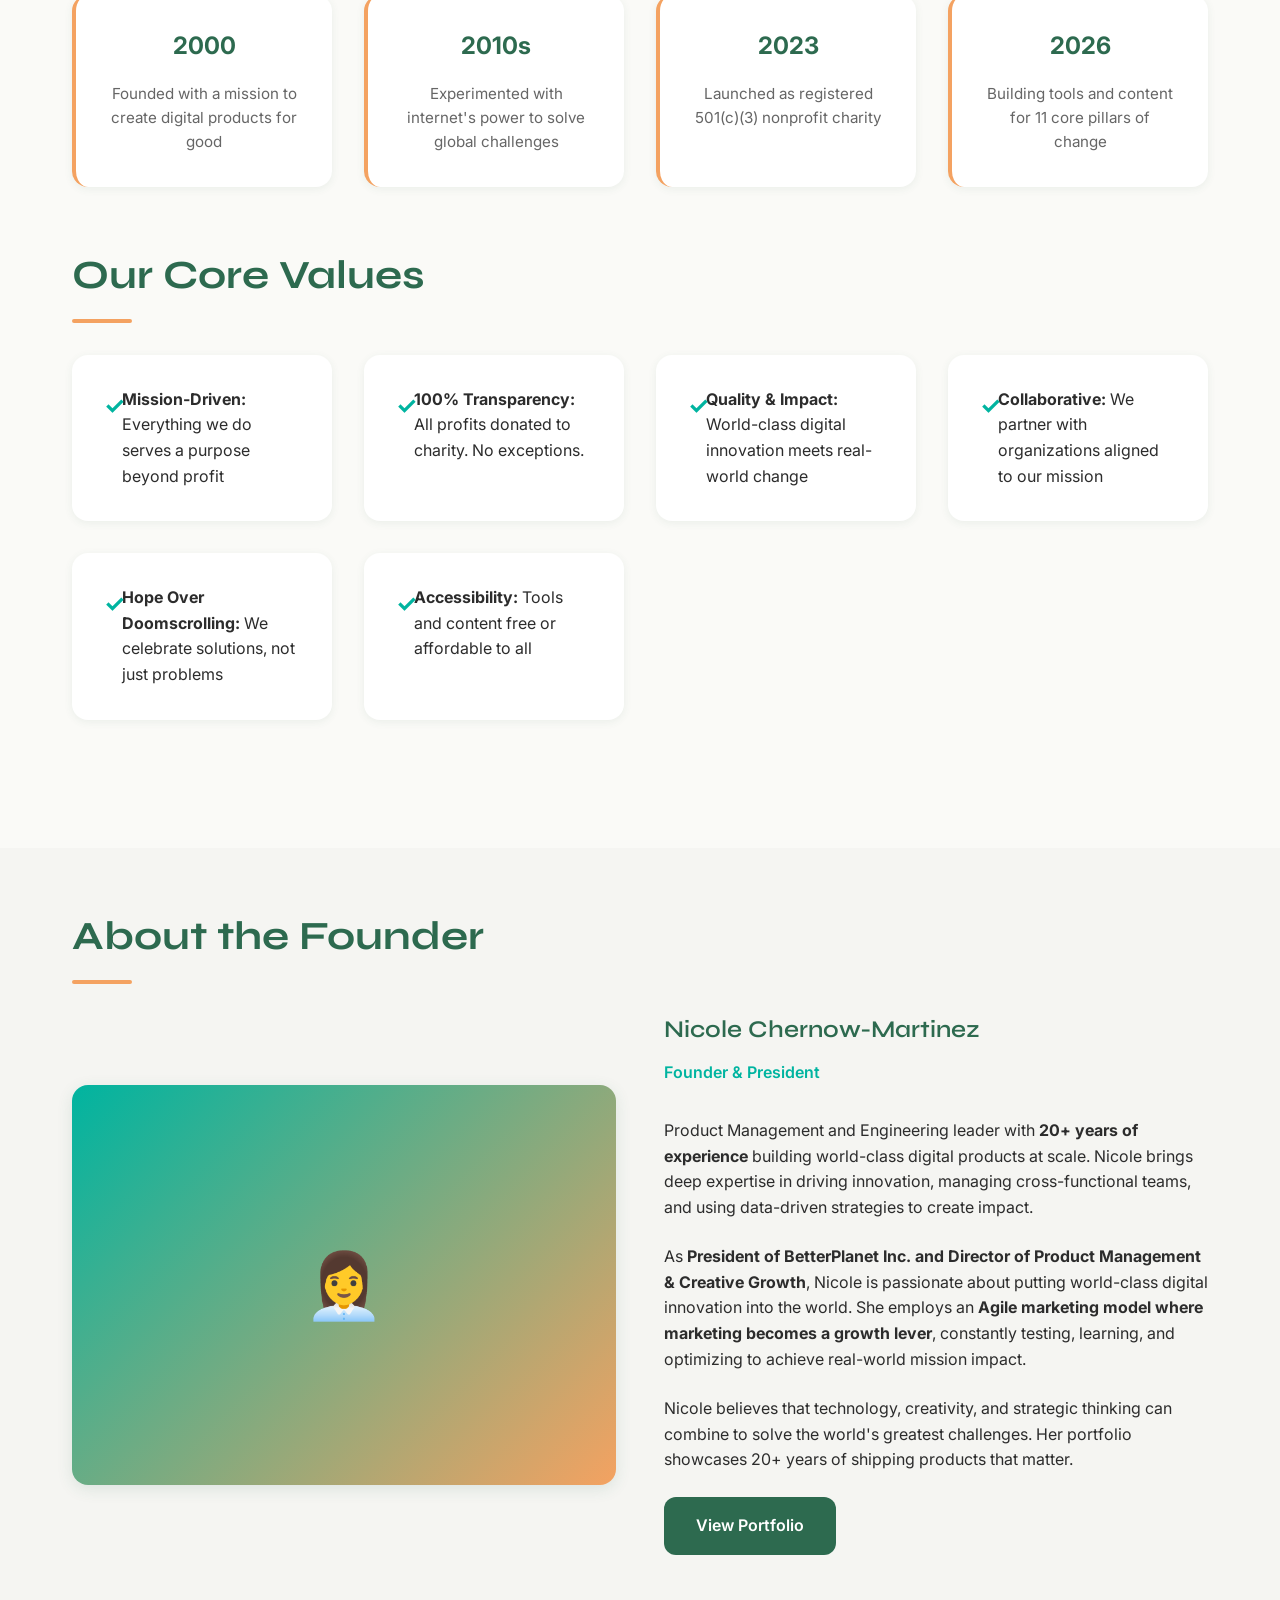
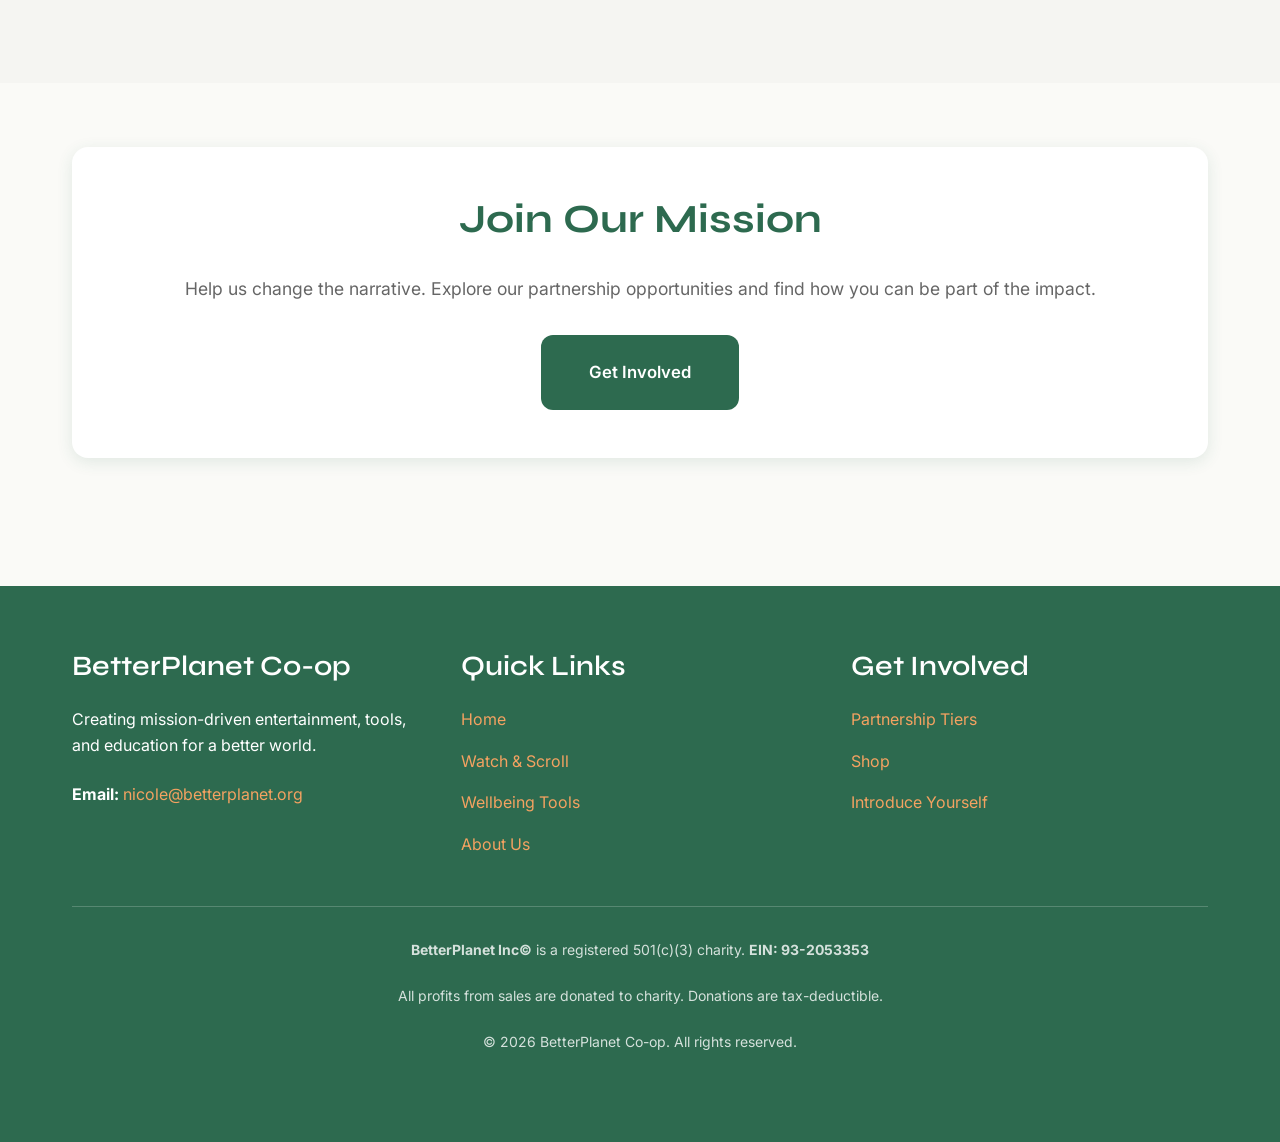
==== commit 76d56920: "Redesign tv.html with canvas bokeh header, SVG wave divider, and starfield zone; apply unified golde" ====
--- a/about.html
+++ b/about.html
@@ -155,7 +155,7 @@
       position: relative;
       z-index: 1;
       overflow: hidden;
-      background: linear-gradient(135deg, #ffd700 0%, #f4d03f 50%, #f39c12 100%);
+      background: linear-gradient(135deg, #ffb347 0%, #ffd700 100%);
     }
 
     header .container {
@@ -168,63 +168,63 @@
       inset: 0;
       overflow: hidden;
       z-index: 0;
-      background: linear-gradient(135deg, #ffe680 0%, #ffd700 50%, #f4d03f 100%);
+      background: linear-gradient(135deg, #ffb347 0%, #ffd700 100%);
     }
 
     .bokeh-circle {
       position: absolute;
-      background: radial-gradient(circle, rgba(255, 215, 0, 0.6), rgba(243, 156, 18, 0.3));
+      background: radial-gradient(circle, rgba(255, 215, 0, 0.5), rgba(244, 162, 97, 0.2));
       border-radius: 50%;
-      filter: blur(40px);
-      opacity: 0.6;
+      filter: blur(35px);
+      opacity: 0.7;
     }
 
     .bokeh-1 {
-      width: 150px;
-      height: 150px;
-      top: 5%;
-      left: 10%;
-      animation: bokehdrift 20s ease-in-out infinite;
+      width: 140px;
+      height: 140px;
+      top: 10%;
+      left: 8%;
+      animation: bokehdrift 24s ease-in-out infinite;
     }
 
     .bokeh-2 {
-      width: 200px;
-      height: 200px;
-      top: 15%;
-      right: 15%;
-      animation: bokehdrift 25s ease-in-out infinite reverse;
-      filter: blur(50px);
-      opacity: 0.5;
-    }
-
-    .bokeh-3 {
-      width: 120px;
-      height: 120px;
-      bottom: 20%;
-      left: 20%;
-      animation: bokehdrift 22s ease-in-out infinite;
-      filter: blur(35px);
-      opacity: 0.55;
-    }
-
-    .bokeh-4 {
-      width: 180px;
-      height: 180px;
-      top: 30%;
-      right: 5%;
-      animation: bokehdrift 28s ease-in-out infinite;
+      width: 190px;
+      height: 190px;
+      top: 20%;
+      right: 12%;
+      animation: bokehdrift 28s ease-in-out infinite reverse;
       filter: blur(45px);
       opacity: 0.5;
+    }
+
+    .bokeh-3 {
+      width: 110px;
+      height: 110px;
+      bottom: 25%;
+      left: 18%;
+      animation: bokehdrift 20s ease-in-out infinite;
+      filter: blur(32px);
+      opacity: 0.6;
+    }
+
+    .bokeh-4 {
+      width: 160px;
+      height: 160px;
+      top: 35%;
+      right: 8%;
+      animation: bokehdrift 26s ease-in-out infinite;
+      filter: blur(40px);
+      opacity: 0.55;
     }
 
     .bokeh-5 {
       width: 100px;
       height: 100px;
-      bottom: 15%;
-      right: 25%;
-      animation: bokehdrift 24s ease-in-out infinite reverse;
+      bottom: 20%;
+      right: 22%;
+      animation: bokehdrift 22s ease-in-out infinite reverse;
       filter: blur(35px);
-      opacity: 0.6;
+      opacity: 0.65;
     }
 
     @keyframes bokehdrift {
@@ -232,7 +232,7 @@
         transform: translateY(0) translateX(0);
       }
       50% {
-        transform: translateY(-30px) translateX(20px);
+        transform: translateY(-25px) translateX(15px);
       }
     }
   </style>
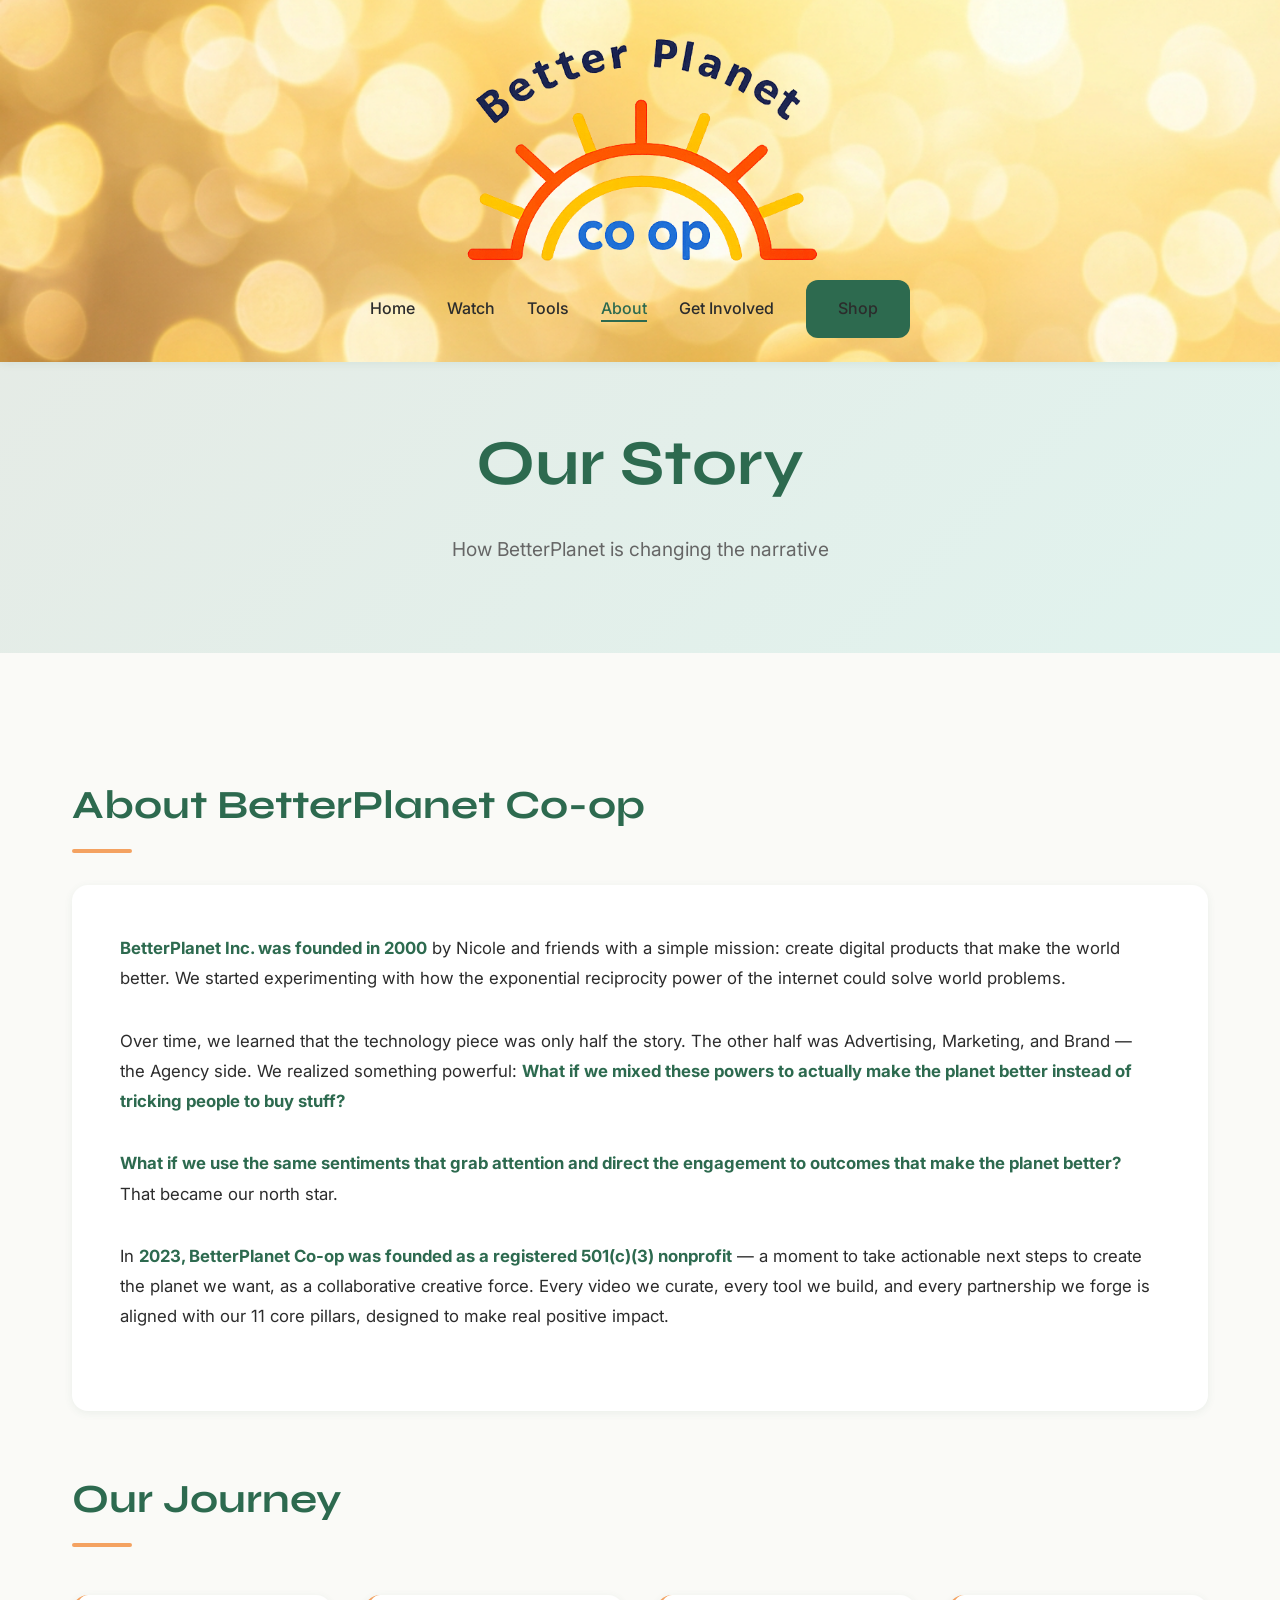
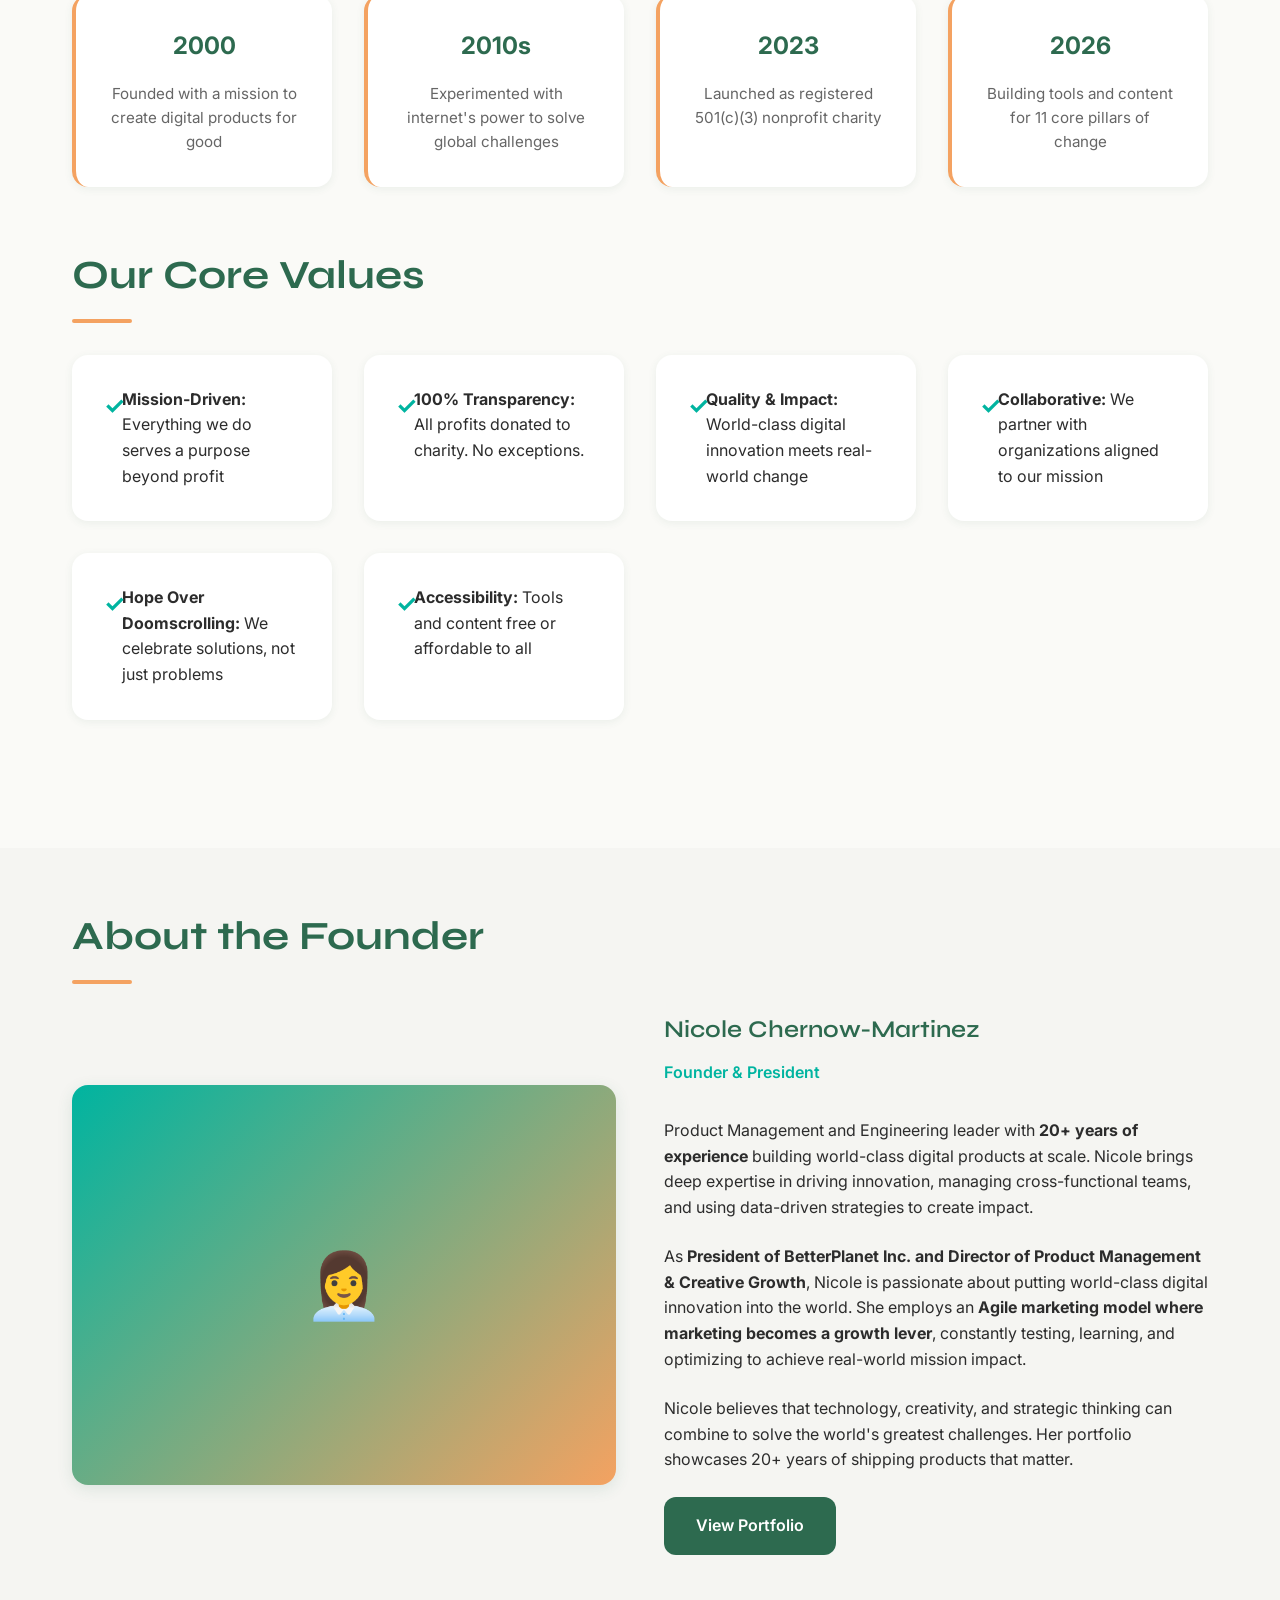
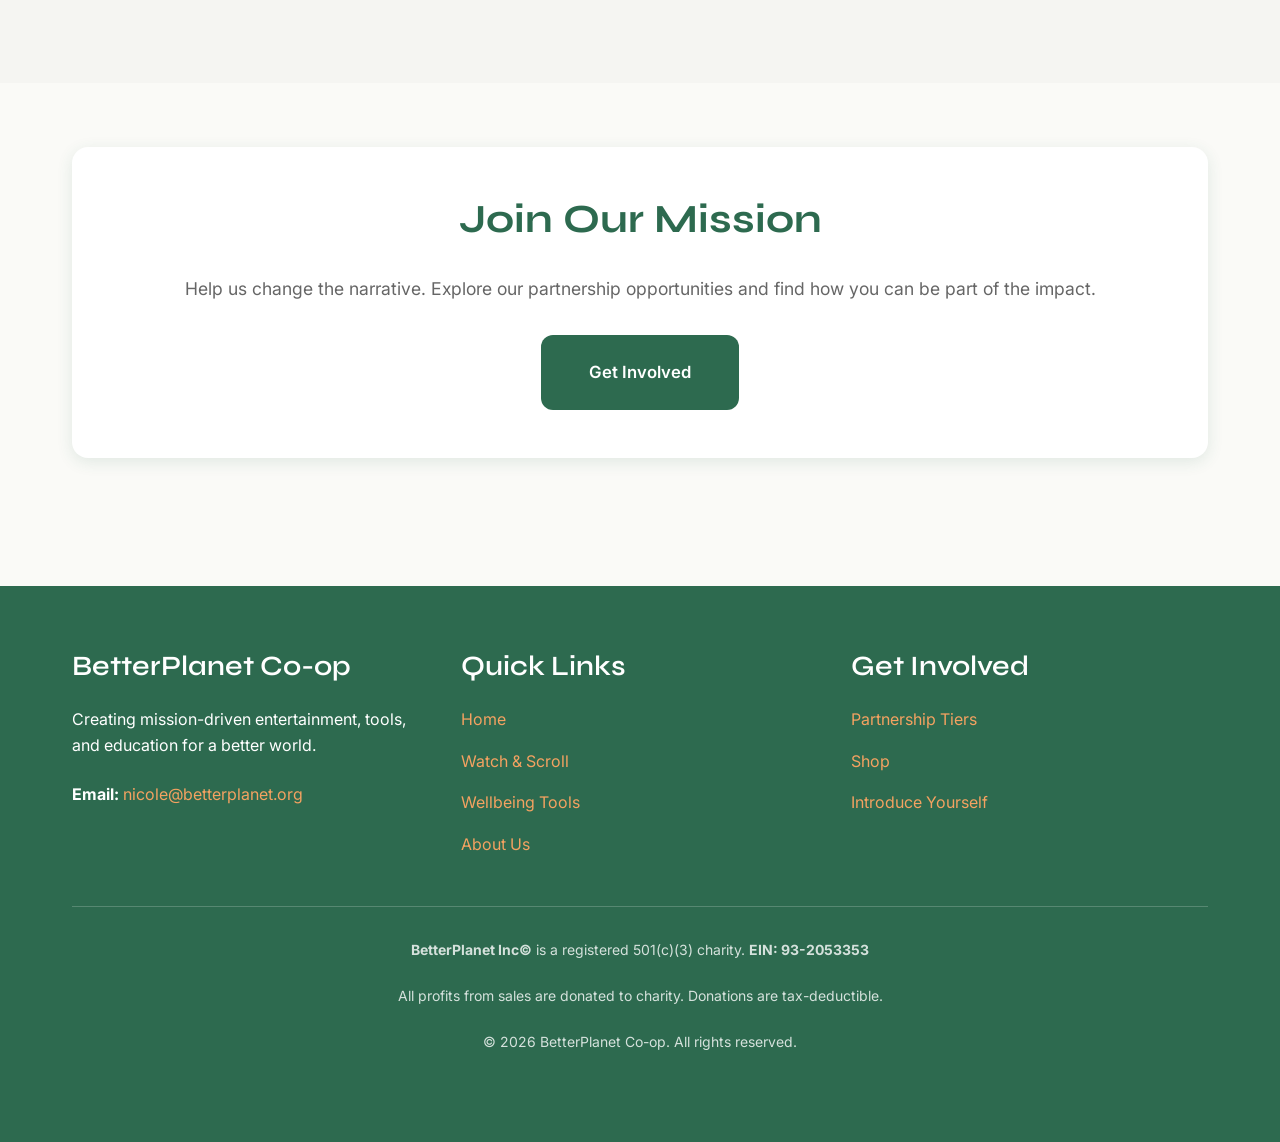
==== commit 64afab34: "Apply sunny bokeh header to all pages" ====
--- a/about.html
+++ b/about.html
@@ -155,7 +155,10 @@
       position: relative;
       z-index: 1;
       overflow: hidden;
-      background: linear-gradient(135deg, #ffb347 0%, #ffd700 100%);
+      background-image: url('sunny-header.png');
+      background-size: 150%;
+      background-position: 0% 50%;
+      animation: bokehdrift 25s ease-in-out infinite alternate;
     }
 
     header .container {
@@ -163,90 +166,15 @@
       z-index: 2;
     }
 
-    .bokeh-background {
-      position: absolute;
-      inset: 0;
-      overflow: hidden;
-      z-index: 0;
-      background: linear-gradient(135deg, #ffb347 0%, #ffd700 100%);
-    }
-
-    .bokeh-circle {
-      position: absolute;
-      background: radial-gradient(circle, rgba(255, 215, 0, 0.5), rgba(244, 162, 97, 0.2));
-      border-radius: 50%;
-      filter: blur(35px);
-      opacity: 0.7;
-    }
-
-    .bokeh-1 {
-      width: 140px;
-      height: 140px;
-      top: 10%;
-      left: 8%;
-      animation: bokehdrift 24s ease-in-out infinite;
-    }
-
-    .bokeh-2 {
-      width: 190px;
-      height: 190px;
-      top: 20%;
-      right: 12%;
-      animation: bokehdrift 28s ease-in-out infinite reverse;
-      filter: blur(45px);
-      opacity: 0.5;
-    }
-
-    .bokeh-3 {
-      width: 110px;
-      height: 110px;
-      bottom: 25%;
-      left: 18%;
-      animation: bokehdrift 20s ease-in-out infinite;
-      filter: blur(32px);
-      opacity: 0.6;
-    }
-
-    .bokeh-4 {
-      width: 160px;
-      height: 160px;
-      top: 35%;
-      right: 8%;
-      animation: bokehdrift 26s ease-in-out infinite;
-      filter: blur(40px);
-      opacity: 0.55;
-    }
-
-    .bokeh-5 {
-      width: 100px;
-      height: 100px;
-      bottom: 20%;
-      right: 22%;
-      animation: bokehdrift 22s ease-in-out infinite reverse;
-      filter: blur(35px);
-      opacity: 0.65;
-    }
-
     @keyframes bokehdrift {
-      0%, 100% {
-        transform: translateY(0) translateX(0);
-      }
-      50% {
-        transform: translateY(-25px) translateX(15px);
-      }
+      0% { background-position: 0% 50%; }
+      100% { background-position: 100% 50%; }
     }
   </style>
 </head>
 <body>
   <!-- Navigation -->
   <header>
-    <div class="bokeh-background" aria-hidden="true">
-      <div class="bokeh-circle bokeh-1"></div>
-      <div class="bokeh-circle bokeh-2"></div>
-      <div class="bokeh-circle bokeh-3"></div>
-      <div class="bokeh-circle bokeh-4"></div>
-      <div class="bokeh-circle bokeh-5"></div>
-    </div>
     <div class="container">
       <nav class="navbar">
         <a href="index.html" class="logo"><img src="Logo-Main.png" alt="BetterPlanet Co-op logo"></a>
